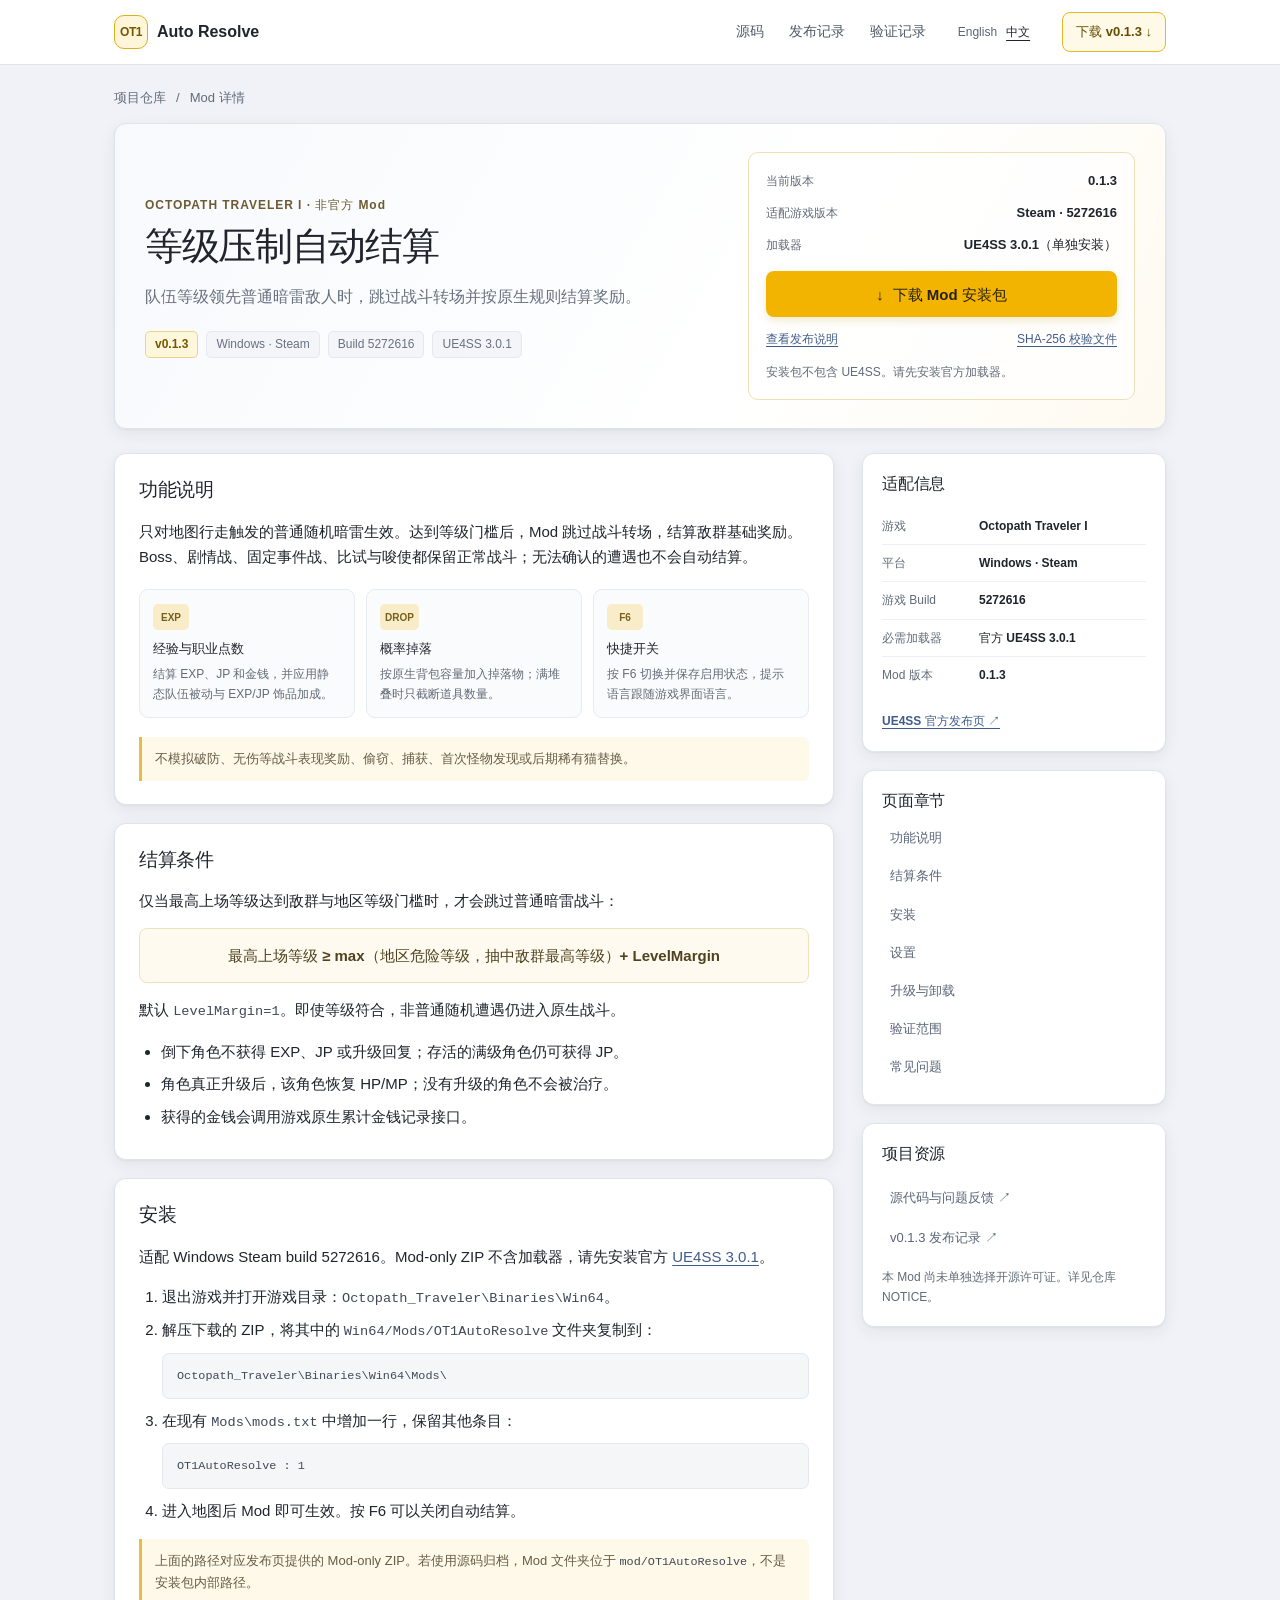
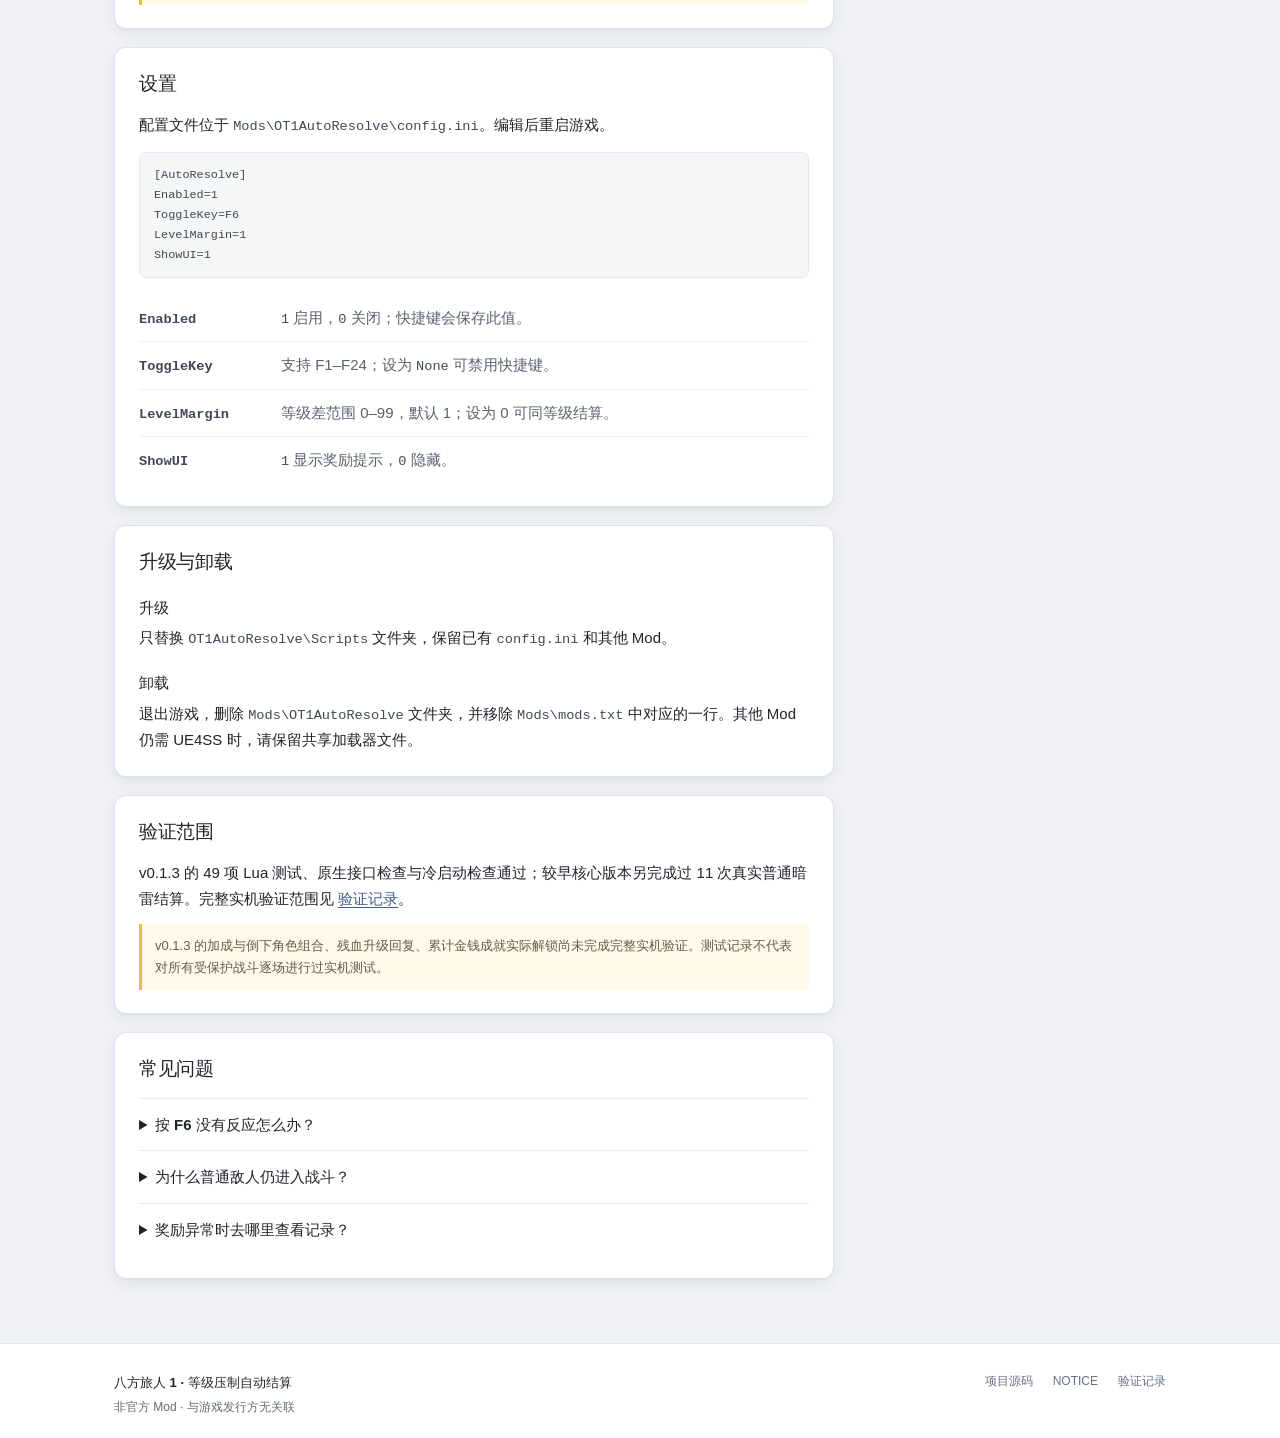
==== docs/site/zh.html @ 3fed210e "Add English default to bilingual Pages site" ====
<!doctype html>
<html lang="zh-CN">
  <head>
    <meta charset="utf-8">
    <meta name="viewport" content="width=device-width, initial-scale=1">
    <meta name="theme-color" content="#f1f3f8">
    <meta name="description" content="八方旅人 1 等级压制自动结算 Mod：适配版本、功能范围、安装、设置与验证说明。">
    <link rel="canonical" href="https://othinusg.github.io/octopath-traveler-1_autoresolve/zh.html">
    <link rel="alternate" hreflang="en" href="https://othinusg.github.io/octopath-traveler-1_autoresolve/">
    <link rel="alternate" hreflang="zh-CN" href="https://othinusg.github.io/octopath-traveler-1_autoresolve/zh.html">
    <link rel="alternate" hreflang="x-default" href="https://othinusg.github.io/octopath-traveler-1_autoresolve/">
    <meta property="og:title" content="八方旅人 1 · 等级压制自动结算">
    <meta property="og:description" content="了解 OT1 Auto Resolve v0.1.3 的适配条件、安装步骤与功能范围。">
    <meta property="og:url" content="https://othinusg.github.io/octopath-traveler-1_autoresolve/zh.html">
    <link rel="icon" href="assets/favicon.svg" type="image/svg+xml">
    <link rel="stylesheet" href="assets/site.css">
    <title>八方旅人 1 · 等级压制自动结算</title>
  </head>
  <body>
    <header class="site-header">
      <div class="header-inner">
        <a class="brand" href="#top" aria-label="OT1 Auto Resolve 首页">
          <span class="brand-mark" aria-hidden="true">OT1</span>
          <span>Auto Resolve</span>
        </a>
        <nav class="header-links" aria-label="项目链接">
          <a href="https://github.com/OthinusG/octopath-traveler-1_autoresolve">源码</a>
          <a href="https://github.com/OthinusG/octopath-traveler-1_autoresolve/releases/tag/v0.1.3">发布记录</a>
          <a href="https://github.com/OthinusG/octopath-traveler-1_autoresolve/blob/main/docs/VALIDATION.md">验证记录</a>
        </nav>
        <nav class="language-switch" aria-label="语言">
          <a href="./" lang="en">English</a>
          <a href="zh.html" lang="zh-CN" aria-current="page">中文</a>
        </nav>
        <a class="header-download" href="https://github.com/OthinusG/octopath-traveler-1_autoresolve/releases/download/v0.1.3/OT1AutoResolve-0.1.3-mod-only.zip">下载 v0.1.3 <span aria-hidden="true">↓</span></a>
      </div>
    </header>

    <main id="top" class="page-shell">
      <nav class="breadcrumb" aria-label="面包屑">
        <a href="https://github.com/OthinusG/octopath-traveler-1_autoresolve">项目仓库</a>
        <span aria-hidden="true">/</span>
        <span>Mod 详情</span>
      </nav>

      <section class="hero card" aria-labelledby="page-title">
        <div class="hero-copy">
          <p class="eyebrow">OCTOPATH TRAVELER I · 非官方 Mod</p>
          <h1 id="page-title">等级压制自动结算</h1>
          <p class="hero-summary">队伍等级领先普通暗雷敌人时，跳过战斗转场并按原生规则结算奖励。</p>
          <div class="tag-list" aria-label="版本与适配信息">
            <span class="tag tag-version">v0.1.3</span>
            <span class="tag">Windows · Steam</span>
            <span class="tag">Build 5272616</span>
            <span class="tag">UE4SS 3.0.1</span>
          </div>
        </div>
        <div class="download-panel">
          <div class="release-meta">
            <div><span>当前版本</span><strong>0.1.3</strong></div>
            <div><span>适配游戏版本</span><strong>Steam · 5272616</strong></div>
            <div><span>加载器</span><strong>UE4SS 3.0.1（单独安装）</strong></div>
          </div>
          <a class="download-button" href="https://github.com/OthinusG/octopath-traveler-1_autoresolve/releases/download/v0.1.3/OT1AutoResolve-0.1.3-mod-only.zip">
            <span aria-hidden="true">↓</span> 下载 Mod 安装包
          </a>
          <div class="download-links">
            <a href="https://github.com/OthinusG/octopath-traveler-1_autoresolve/releases/tag/v0.1.3">查看发布说明</a>
            <a href="https://github.com/OthinusG/octopath-traveler-1_autoresolve/releases/download/v0.1.3/OT1AutoResolve-0.1.3-mod-only.zip.sha256">SHA-256 校验文件</a>
          </div>
          <p class="loader-note">安装包不包含 UE4SS。请先安装官方加载器。</p>
        </div>
      </section>

      <details class="mobile-toc">
        <summary>本页目录</summary>
        <nav aria-label="本页目录">
          <a href="#overview">功能说明</a>
          <a href="#eligibility">结算条件</a>
          <a href="#install">安装</a>
          <a href="#settings">设置</a>
          <a href="#maintenance">升级与卸载</a>
          <a href="#validation">验证范围</a>
          <a href="#troubleshooting">常见问题</a>
        </nav>
      </details>

      <div class="content-grid">
        <article class="article-column">
          <section id="overview" class="content-card card">
            <h2>功能说明</h2>
            <p>只对地图行走触发的普通随机暗雷生效。达到等级门槛后，Mod 跳过战斗转场，结算敌群基础奖励。Boss、剧情战、固定事件战、比试与唆使都保留正常战斗；无法确认的遭遇也不会自动结算。</p>
            <div class="feature-grid">
              <div><span class="feature-icon" aria-hidden="true">EXP</span><strong>经验与职业点数</strong><p>结算 EXP、JP 和金钱，并应用静态队伍被动与 EXP/JP 饰品加成。</p></div>
              <div><span class="feature-icon" aria-hidden="true">DROP</span><strong>概率掉落</strong><p>按原生背包容量加入掉落物；满堆叠时只截断道具数量。</p></div>
              <div><span class="feature-icon" aria-hidden="true">F6</span><strong>快捷开关</strong><p>按 F6 切换并保存启用状态，提示语言跟随游戏界面语言。</p></div>
            </div>
            <p class="note">不模拟破防、无伤等战斗表现奖励、偷窃、捕获、首次怪物发现或后期稀有猫替换。</p>
          </section>

          <section id="eligibility" class="content-card card">
            <h2>结算条件</h2>
            <p>仅当最高上场等级达到敌群与地区等级门槛时，才会跳过普通暗雷战斗：</p>
            <div class="formula">最高上场等级 ≥ max（地区危险等级，抽中敌群最高等级）+ LevelMargin</div>
            <p>默认 <code>LevelMargin=1</code>。即使等级符合，非普通随机遭遇仍进入原生战斗。</p>
            <ul>
              <li>倒下角色不获得 EXP、JP 或升级回复；存活的满级角色仍可获得 JP。</li>
              <li>角色真正升级后，该角色恢复 HP/MP；没有升级的角色不会被治疗。</li>
              <li>获得的金钱会调用游戏原生累计金钱记录接口。</li>
            </ul>
          </section>

          <section id="install" class="content-card card">
            <h2>安装</h2>
            <p>适配 Windows Steam build 5272616。Mod-only ZIP 不含加载器，请先安装官方 <a href="https://github.com/UE4SS-RE/RE-UE4SS/releases/tag/v3.0.1">UE4SS 3.0.1</a>。</p>
            <ol class="steps">
              <li>退出游戏并打开游戏目录：<code>Octopath_Traveler\Binaries\Win64</code>。</li>
              <li>解压下载的 ZIP，将其中的 <code>Win64/Mods/OT1AutoResolve</code> 文件夹复制到：
                <pre><code>Octopath_Traveler\Binaries\Win64\Mods\</code></pre>
              </li>
              <li>在现有 <code>Mods\mods.txt</code> 中增加一行，保留其他条目：
                <pre><code>OT1AutoResolve : 1</code></pre>
              </li>
              <li>进入地图后 Mod 即可生效。按 F6 可以关闭自动结算。</li>
            </ol>
            <p class="note">上面的路径对应发布页提供的 Mod-only ZIP。若使用源码归档，Mod 文件夹位于 <code>mod/OT1AutoResolve</code>，不是安装包内部路径。</p>
          </section>

          <section id="settings" class="content-card card">
            <h2>设置</h2>
            <p>配置文件位于 <code>Mods\OT1AutoResolve\config.ini</code>。编辑后重启游戏。</p>
            <pre><code>[AutoResolve]
Enabled=1
ToggleKey=F6
LevelMargin=1
ShowUI=1</code></pre>
            <dl class="settings-list">
              <div><dt><code>Enabled</code></dt><dd><code>1</code> 启用，<code>0</code> 关闭；快捷键会保存此值。</dd></div>
              <div><dt><code>ToggleKey</code></dt><dd>支持 F1–F24；设为 <code>None</code> 可禁用快捷键。</dd></div>
              <div><dt><code>LevelMargin</code></dt><dd>等级差范围 0–99，默认 1；设为 0 可同等级结算。</dd></div>
              <div><dt><code>ShowUI</code></dt><dd><code>1</code> 显示奖励提示，<code>0</code> 隐藏。</dd></div>
            </dl>
          </section>

          <section id="maintenance" class="content-card card">
            <h2>升级与卸载</h2>
            <h3>升级</h3>
            <p>只替换 <code>OT1AutoResolve\Scripts</code> 文件夹，保留已有 <code>config.ini</code> 和其他 Mod。</p>
            <h3>卸载</h3>
            <p>退出游戏，删除 <code>Mods\OT1AutoResolve</code> 文件夹，并移除 <code>Mods\mods.txt</code> 中对应的一行。其他 Mod 仍需 UE4SS 时，请保留共享加载器文件。</p>
          </section>

          <section id="validation" class="content-card card">
            <h2>验证范围</h2>
            <p>v0.1.3 的 49 项 Lua 测试、原生接口检查与冷启动检查通过；较早核心版本另完成过 11 次真实普通暗雷结算。完整实机验证范围见 <a href="https://github.com/OthinusG/octopath-traveler-1_autoresolve/blob/main/docs/VALIDATION.md">验证记录</a>。</p>
            <p class="note">v0.1.3 的加成与倒下角色组合、残血升级回复、累计金钱成就实际解锁尚未完成完整实机验证。测试记录不代表对所有受保护战斗逐场进行过实机测试。</p>
          </section>

          <section id="troubleshooting" class="content-card card">
            <h2>常见问题</h2>
            <details class="faq-item">
              <summary>按 F6 没有反应怎么办？</summary>
              <p>检查 <code>Mods/mods.txt</code> 是否包含 <code>OT1AutoResolve : 1</code>，并确认 <code>config.ini</code> 中的 <code>ToggleKey</code> 不是 <code>None</code>。手动编辑配置后需重启游戏。</p>
            </details>
            <details class="faq-item">
              <summary>为什么普通敌人仍进入战斗？</summary>
              <p>检查队伍等级是否达到当前门槛，并确认该战斗由地图移动触发。Boss、剧情、固定事件、比试、唆使及无法确认的遭遇始终保留正常战斗。</p>
            </details>
            <details class="faq-item">
              <summary>奖励异常时去哪里查看记录？</summary>
              <p>Mod 不主动保存游戏。接口不可用时会保留正常战斗；奖励写入异常会停止后续自动结算，记录在游戏的 <code>Win64/UE4SS.log</code> 中。</p>
            </details>
          </section>
        </article>

        <aside class="sidebar" aria-label="快速信息">
          <section class="sidebar-card card">
            <h2>适配信息</h2>
            <dl class="facts-list">
              <div><dt>游戏</dt><dd>Octopath Traveler I</dd></div>
              <div><dt>平台</dt><dd>Windows · Steam</dd></div>
              <div><dt>游戏 Build</dt><dd>5272616</dd></div>
              <div><dt>必需加载器</dt><dd>官方 UE4SS 3.0.1</dd></div>
              <div><dt>Mod 版本</dt><dd>0.1.3</dd></div>
            </dl>
            <a class="text-link" href="https://github.com/UE4SS-RE/RE-UE4SS/releases/tag/v3.0.1">UE4SS 官方发布页 <span aria-hidden="true">↗</span></a>
          </section>
          <nav class="sidebar-card toc-card card" aria-label="页面章节">
            <h2>页面章节</h2>
            <a href="#overview">功能说明</a>
            <a href="#eligibility">结算条件</a>
            <a href="#install">安装</a>
            <a href="#settings">设置</a>
            <a href="#maintenance">升级与卸载</a>
            <a href="#validation">验证范围</a>
            <a href="#troubleshooting">常见问题</a>
          </nav>
          <section class="sidebar-card source-card card">
            <h2>项目资源</h2>
            <a href="https://github.com/OthinusG/octopath-traveler-1_autoresolve">源代码与问题反馈 <span aria-hidden="true">↗</span></a>
            <a href="https://github.com/OthinusG/octopath-traveler-1_autoresolve/releases/tag/v0.1.3">v0.1.3 发布记录 <span aria-hidden="true">↗</span></a>
            <p>本 Mod 尚未单独选择开源许可证。详见仓库 NOTICE。</p>
          </section>
        </aside>
      </div>
    </main>

    <footer class="site-footer">
      <div class="footer-inner">
        <p><strong>八方旅人 1 · 等级压制自动结算</strong><br><span>非官方 Mod · 与游戏发行方无关联</span></p>
        <nav aria-label="页脚链接">
          <a href="https://github.com/OthinusG/octopath-traveler-1_autoresolve">项目源码</a>
          <a href="https://github.com/OthinusG/octopath-traveler-1_autoresolve/blob/main/NOTICE.md">NOTICE</a>
          <a href="https://github.com/OthinusG/octopath-traveler-1_autoresolve/blob/main/docs/VALIDATION.md">验证记录</a>
        </nav>
      </div>
    </footer>
  </body>
</html>
---- docs/site/assets/site.css ----
:root {
  color-scheme: light;
  font-family: -apple-system, BlinkMacSystemFont, "Segoe UI", "PingFang SC", "Microsoft YaHei", sans-serif;
  color: #20242d;
  background: #f0f2f7;
  font-synthesis: none;
  text-rendering: optimizeLegibility;
  --page: #f0f2f7;
  --surface: #fff;
  --text: #20242d;
  --muted: #626b78;
  --line: #dfe3eb;
  --soft: #f5f6f9;
  --amber: #f2b400;
  --amber-dark: #d79e00;
  --blue: #5a6c88;
  --radius: 12px;
  --shadow: 0 5px 16px rgb(32 42 60 / 7%), 0 1px 2px rgb(32 42 60 / 5%);
}

* { box-sizing: border-box; }

html { scroll-behavior: smooth; scroll-padding-top: 1rem; }

body {
  min-width: 320px;
  margin: 0;
  background: var(--page);
  color: var(--text);
  font-size: 15px;
  line-height: 1.7;
}

a { color: #405d8a; text-decoration-thickness: 1px; text-underline-offset: 3px; }
a:hover { color: #263e67; }
a:focus-visible, summary:focus-visible { outline: 3px solid #7a9bd1; outline-offset: 3px; border-radius: 4px; }

.site-header { background: var(--surface); border-bottom: 1px solid var(--line); }
.header-inner { width: min(1052px, calc(100% - 40px)); min-height: 64px; margin: auto; display: flex; align-items: center; gap: 32px; }
.brand { display: inline-flex; align-items: center; gap: 9px; color: var(--text); font-size: 16px; font-weight: 750; text-decoration: none; white-space: nowrap; }
.brand-mark { display: grid; width: 34px; height: 34px; place-items: center; border: 1px solid #e2ad1b; border-radius: 10px; background: #fff6d9; color: #775800; font-size: 12px; font-weight: 800; letter-spacing: -.04em; }
.header-links { display: flex; align-items: center; gap: 25px; margin-left: auto; }
.header-links a { color: #515a69; font-size: 14px; text-decoration: none; }
.language-switch { display: flex; align-items: center; gap: 9px; white-space: nowrap; font-size: 12px; }
.language-switch a { color: #596577; text-decoration: none; }
.language-switch [aria-current="page"] { color: #20242d; font-weight: 750; text-decoration: underline; text-underline-offset: 4px; }
.header-download { padding: 8px 13px; border: 1px solid #e7b922; border-radius: 8px; background: #fff9e7; color: #664d00; font-size: 13px; font-weight: 700; text-decoration: none; white-space: nowrap; }
.header-download:hover { background: #fff2c5; color: #4c3900; }

.page-shell { width: min(1052px, calc(100% - 40px)); margin: 22px auto 64px; }
.breadcrumb { display: flex; align-items: center; gap: 10px; margin: 0 0 14px; color: #626b78; font-size: 13px; }
.breadcrumb a { color: #626b78; text-decoration: none; }
.card { border: 1px solid var(--line); border-radius: var(--radius); background: var(--surface); box-shadow: var(--shadow); }

.hero { display: grid; grid-template-columns: minmax(0, 1.25fr) minmax(310px, .85fr); gap: 34px; align-items: center; padding: 28px 30px; background: linear-gradient(120deg, #f7f9fc 0%, #fff 63%, #fffaf0 100%); }
.eyebrow { margin: 0 0 8px; color: #6c5b34; font-size: 12px; font-weight: 750; letter-spacing: .08em; }
h1 { margin: 0; font-size: clamp(28px, 3.2vw, 38px); line-height: 1.25; letter-spacing: -.035em; }
.hero-summary { max-width: 520px; margin: 13px 0 20px; color: #687180; font-size: 16px; }
.tag-list { display: flex; flex-wrap: wrap; gap: 8px; }
.tag { display: inline-flex; align-items: center; min-height: 27px; padding: 2px 9px; border: 1px solid #e5e8ee; border-radius: 5px; background: #f4f5f8; color: #687180; font-size: 12px; line-height: 1.4; }
.tag-version { border-color: #ead38b; background: #fff7dc; color: #745800; font-weight: 700; }
.download-panel { padding: 17px; border: 1px solid #eddfb6; border-radius: 10px; background: rgb(255 255 255 / 82%); }
.release-meta { display: grid; gap: 10px; margin-bottom: 15px; }
.release-meta div { display: flex; justify-content: space-between; gap: 12px; align-items: baseline; }
.release-meta span { color: var(--muted); font-size: 12px; }
.release-meta strong { text-align: right; font-size: 13px; font-weight: 650; }
.download-button { display: flex; min-height: 46px; justify-content: center; align-items: center; gap: 9px; border-radius: 8px; background: var(--amber); box-shadow: 0 4px 9px rgb(190 143 0 / 18%); color: #28220e; font-size: 15px; font-weight: 800; text-decoration: none; }
.download-button:hover { background: #ffc326; color: #1d190c; }
.download-links { display: flex; flex-wrap: wrap; justify-content: space-between; gap: 8px 16px; margin-top: 12px; }
.download-links a { font-size: 12px; }
.loader-note { margin: 12px 0 0; color: var(--muted); font-size: 12px; }

.mobile-toc { display: none; }
.content-grid { display: grid; grid-template-columns: minmax(0, 2.25fr) minmax(240px, .95fr); gap: 28px; align-items: start; margin-top: 24px; }
.article-column, .sidebar { display: grid; gap: 18px; min-width: 0; }
.content-card { min-width: 0; padding: 23px 24px; scroll-margin-top: 16px; }
h2 { margin: 0 0 15px; font-size: 19px; line-height: 1.4; letter-spacing: -.015em; }
h3 { margin: 19px 0 5px; font-size: 15px; }
p { margin: 0 0 13px; }
p:last-child { margin-bottom: 0; }
.content-card > :last-child { margin-bottom: 0; }
.feature-grid { display: grid; grid-template-columns: repeat(3, minmax(0, 1fr)); gap: 11px; margin: 19px 0; }
.feature-grid > div { min-width: 0; padding: 13px; border: 1px solid #e7eaf0; border-radius: 9px; background: #fafbfc; }
.feature-icon { display: inline-grid; min-width: 36px; height: 26px; place-items: center; margin-bottom: 8px; padding: 0 5px; border-radius: 5px; background: #f8edc8; color: #76601e; font-size: 10px; font-weight: 800; }
.feature-grid strong { display: block; font-size: 13px; }
.feature-grid p { margin: 5px 0 0; color: var(--muted); font-size: 12px; line-height: 1.6; }
.note { padding: 11px 13px; border-left: 3px solid #e9bd43; border-radius: 0 6px 6px 0; background: #fff9e9; color: #665d45; font-size: 13px; }
.formula { margin: 14px 0; padding: 14px; overflow-wrap: anywhere; border: 1px solid #eee2bd; border-radius: 8px; background: #fffaf0; color: #4f421e; font-weight: 750; text-align: center; }
ul, ol { padding-left: 22px; }
li { margin: 7px 0; }
code, pre { font-family: ui-monospace, SFMono-Regular, Menlo, Consolas, monospace; }
code { overflow-wrap: anywhere; color: #404958; font-size: .91em; }
pre { max-width: 100%; margin: 9px 0; padding: 12px 14px; overflow-x: auto; border: 1px solid #e5e8ee; border-radius: 7px; background: #f5f6f8; color: #323945; font-size: 13px; line-height: 1.55; tab-size: 4; }
pre code { overflow-wrap: normal; white-space: pre; }
.steps { padding-left: 23px; }
.settings-list { margin: 17px 0 0; }
.settings-list > div { display: grid; grid-template-columns: 130px minmax(0, 1fr); gap: 12px; padding: 10px 0; border-bottom: 1px solid #edf0f4; }
.settings-list > div:last-child { border: 0; }
.settings-list dt { font-weight: 700; }
.settings-list dd { margin: 0; color: #596271; }
.faq-item { border-top: 1px solid #e9ecf1; }
.faq-item summary { padding: 13px 0; cursor: pointer; font-weight: 650; }
.faq-item p { padding: 0 0 13px; color: #596271; }

.sidebar { position: sticky; top: 16px; }
.sidebar-card { padding: 19px; }
.sidebar-card h2 { margin-bottom: 12px; font-size: 16px; }
.facts-list { margin: 0 0 13px; }
.facts-list div { display: grid; grid-template-columns: 90px minmax(0, 1fr); gap: 7px; padding: 8px 0; border-bottom: 1px solid #edf0f4; }
.facts-list div:last-child { border: 0; }
.facts-list dt { color: var(--muted); font-size: 12px; }
.facts-list dd { margin: 0; font-size: 12px; font-weight: 650; overflow-wrap: anywhere; }
.text-link { font-size: 12px; font-weight: 650; }
.toc-card { display: grid; gap: 2px; }
.toc-card h2 { margin-bottom: 6px; }
.toc-card a, .source-card > a { padding: 7px 8px; border-radius: 5px; color: #596577; font-size: 13px; text-decoration: none; }
.toc-card a:hover, .source-card > a:hover { background: #f4f5f8; color: #293e62; }
.source-card { display: grid; gap: 3px; }
.source-card p { margin: 8px 0 0; color: var(--muted); font-size: 12px; }
.site-footer { border-top: 1px solid #e2e6ed; background: #fff; }
.footer-inner { display: flex; width: min(1052px, calc(100% - 40px)); justify-content: space-between; gap: 24px; margin: auto; padding: 27px 0; }
.footer-inner p { margin: 0; font-size: 13px; line-height: 1.8; }
.footer-inner p span { color: var(--muted); font-size: 12px; }
.footer-inner nav { display: flex; flex-wrap: wrap; align-content: start; gap: 12px 20px; }
.footer-inner nav a { color: #657083; font-size: 12px; text-decoration: none; }

@media (max-width: 760px) {
  body { font-size: 14px; }
  .header-inner { width: min(100% - 28px, 600px); min-height: 58px; gap: 12px; }
  .brand { gap: 7px; font-size: 14px; }
  .brand-mark { width: 31px; height: 31px; }
  .header-links { display: none; }
  .language-switch { margin-left: auto; gap: 8px; }
  .header-download { margin-left: 0; padding: 7px 9px; font-size: 12px; }
  .page-shell { width: min(100% - 28px, 600px); margin: 16px auto 40px; }
  .breadcrumb { margin-bottom: 11px; }
  .hero { grid-template-columns: minmax(0, 1fr); gap: 19px; padding: 20px; }
  h1 { font-size: clamp(27px, 8vw, 34px); }
  .hero-summary { margin: 10px 0 15px; font-size: 14px; }
  .download-panel { padding: 14px; }
  .content-grid { grid-template-columns: minmax(0, 1fr); gap: 15px; margin-top: 15px; }
  .article-column { gap: 13px; }
  .content-card { padding: 18px 17px; scroll-margin-top: 12px; }
  .feature-grid { grid-template-columns: minmax(0, 1fr); gap: 8px; }
  .feature-grid > div { display: grid; grid-template-columns: 42px minmax(0, 1fr); gap: 0 9px; align-items: center; padding: 10px; }
  .feature-icon { grid-row: span 2; margin: 0; }
  .feature-grid p { margin-top: 1px; }
  .sidebar { position: static; }
  .toc-card { display: none; }
  .mobile-toc { display: block; margin-top: 13px; padding: 0 14px; border: 1px solid var(--line); border-radius: 9px; background: var(--surface); }
  .mobile-toc summary { padding: 10px 0; cursor: pointer; color: #49566b; font-size: 13px; font-weight: 700; }
  .mobile-toc nav { display: grid; grid-template-columns: repeat(2, minmax(0, 1fr)); gap: 3px 10px; padding: 0 0 10px; }
  .mobile-toc nav a { padding: 5px 2px; font-size: 12px; text-decoration: none; }
  .settings-list > div { grid-template-columns: 100px minmax(0, 1fr); gap: 8px; }
  .footer-inner { width: min(100% - 28px, 600px); flex-direction: column; gap: 12px; padding: 21px 0; }
}

@media (max-width: 360px) {
  .header-inner { width: calc(100% - 20px); flex-wrap: wrap; column-gap: 8px; row-gap: 5px; padding: 7px 0; }
  .brand { font-size: 13px; }
  .header-download { margin-left: auto; padding: 6px 7px; font-size: 11px; }
  .page-shell { width: calc(100% - 20px); }
  .hero { padding: 16px; }
  .content-card { padding: 16px 14px; }
  .settings-list > div { grid-template-columns: minmax(0, 1fr); gap: 2px; }
  .footer-inner { width: calc(100% - 20px); }
}

@media (prefers-reduced-motion: reduce) {
  html { scroll-behavior: auto; }
  *, *::before, *::after { animation-duration: .01ms !important; animation-iteration-count: 1 !important; transition-duration: .01ms !important; }
}
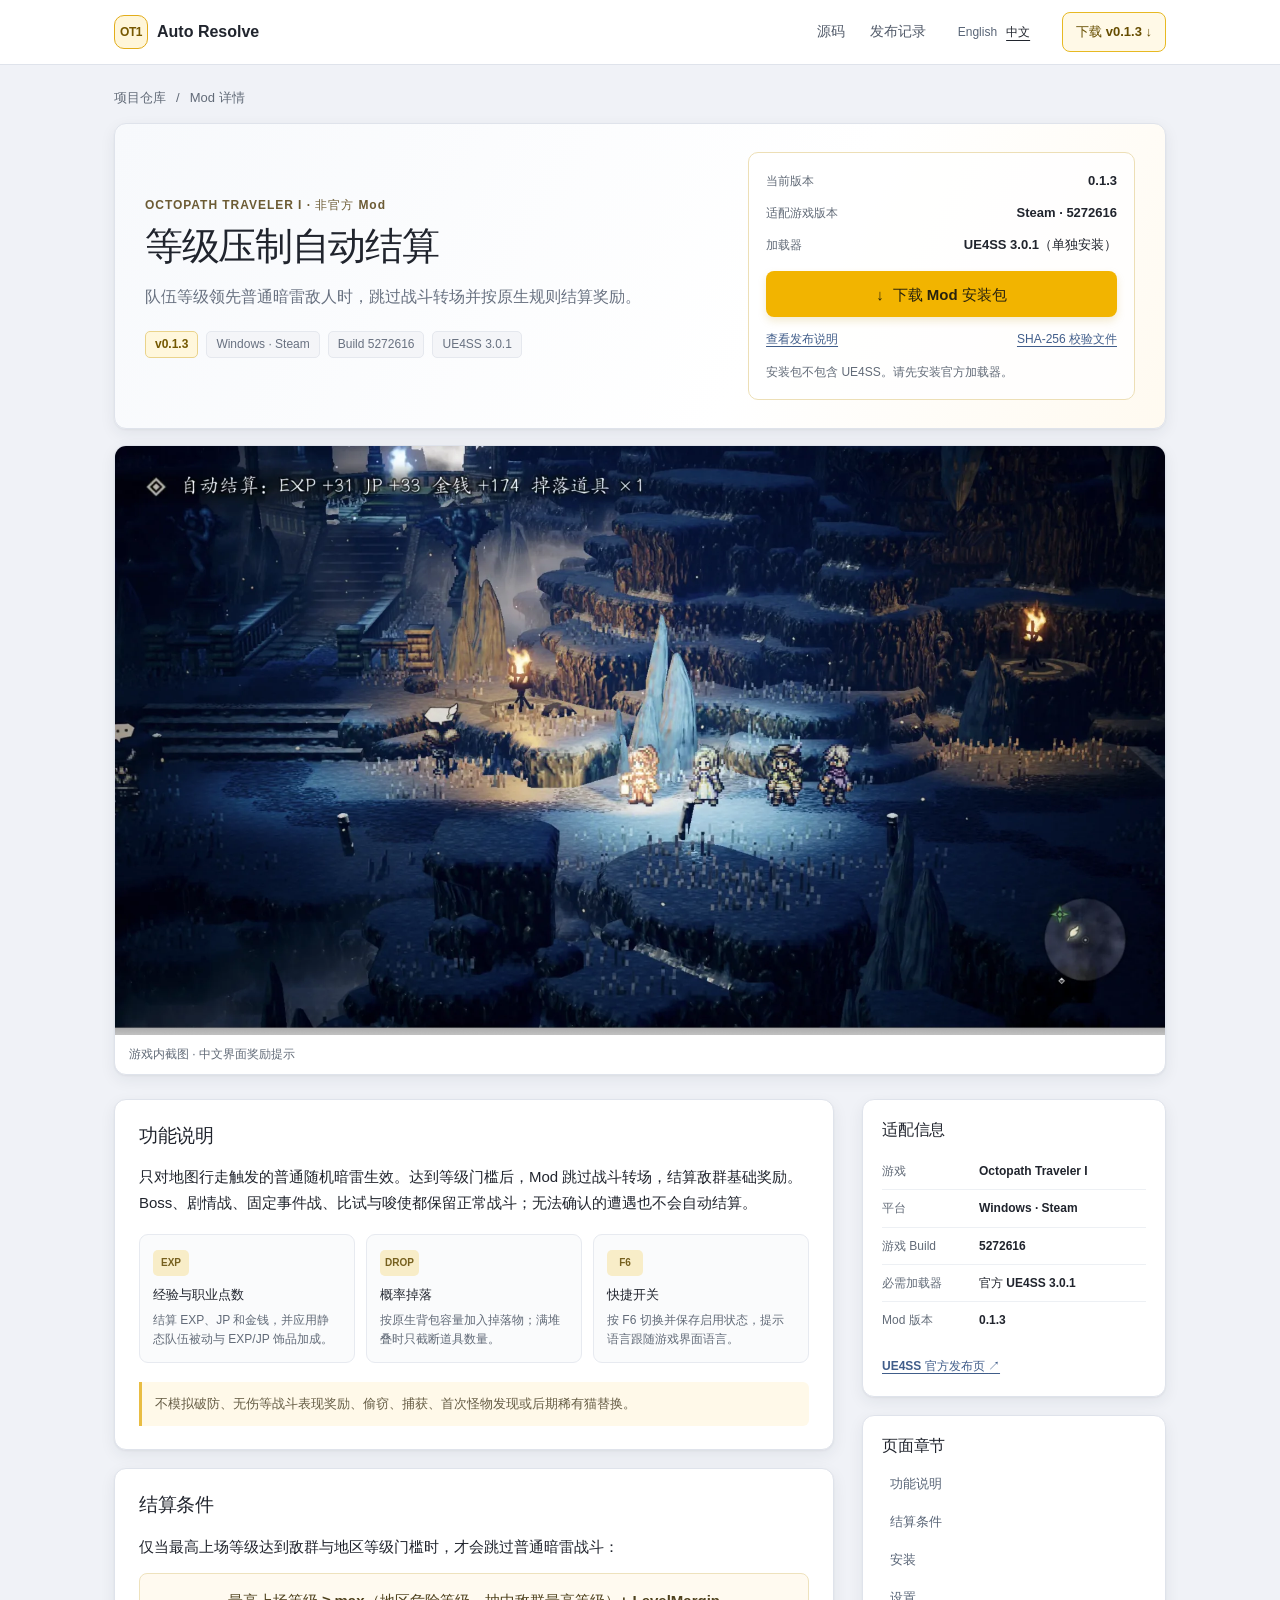
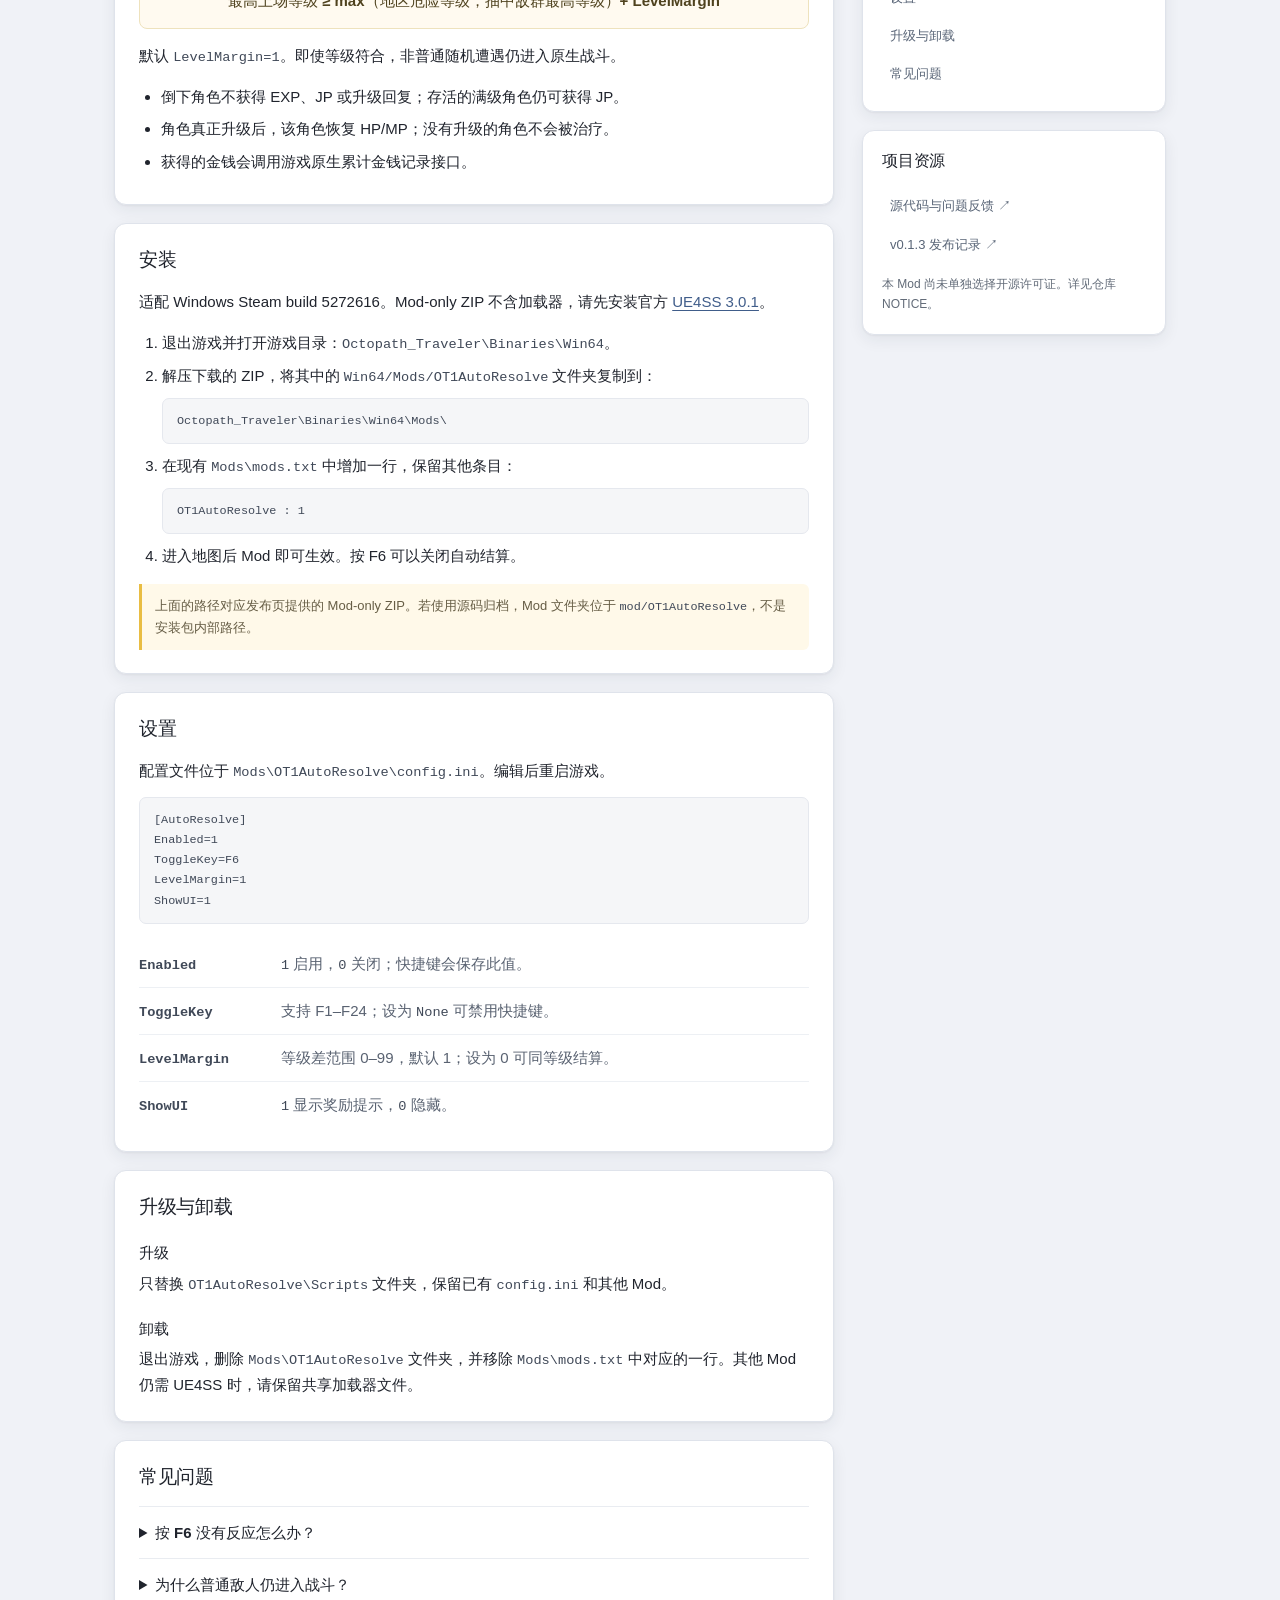
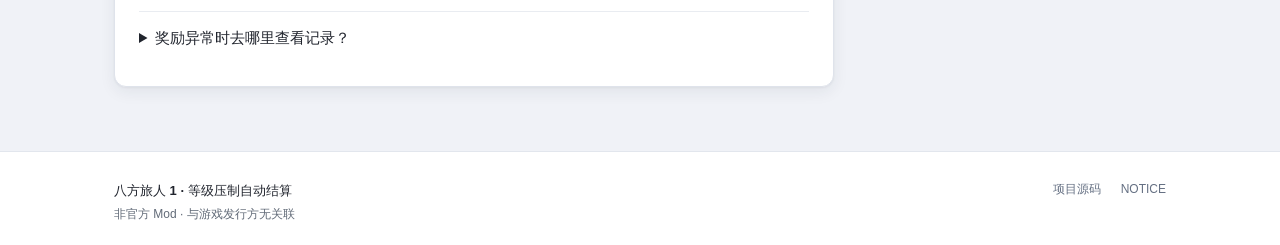
==== commit bce551bd: "Add localized gameplay screenshots to Pages" ====
--- a/docs/site/zh.html
+++ b/docs/site/zh.html
@@ -4,7 +4,7 @@
     <meta charset="utf-8">
     <meta name="viewport" content="width=device-width, initial-scale=1">
     <meta name="theme-color" content="#f1f3f8">
-    <meta name="description" content="八方旅人 1 等级压制自动结算 Mod：适配版本、功能范围、安装、设置与验证说明。">
+    <meta name="description" content="八方旅人 1 等级压制自动结算 Mod：适配版本、功能说明、安装与设置。">
     <link rel="canonical" href="https://othinusg.github.io/octopath-traveler-1_autoresolve/zh.html">
     <link rel="alternate" hreflang="en" href="https://othinusg.github.io/octopath-traveler-1_autoresolve/">
     <link rel="alternate" hreflang="zh-CN" href="https://othinusg.github.io/octopath-traveler-1_autoresolve/zh.html">
@@ -26,7 +26,6 @@
         <nav class="header-links" aria-label="项目链接">
           <a href="https://github.com/OthinusG/octopath-traveler-1_autoresolve">源码</a>
           <a href="https://github.com/OthinusG/octopath-traveler-1_autoresolve/releases/tag/v0.1.3">发布记录</a>
-          <a href="https://github.com/OthinusG/octopath-traveler-1_autoresolve/blob/main/docs/VALIDATION.md">验证记录</a>
         </nav>
         <nav class="language-switch" aria-label="语言">
           <a href="./" lang="en">English</a>
@@ -72,6 +71,11 @@
         </div>
       </section>
 
+      <figure class="gameplay-preview card">
+        <img src="assets/gameplay-zh.webp" width="1920" height="1077" alt="《八方旅人 1》游戏画面，显示自动结算奖励提示：EXP +31、JP +33、金钱 +174、掉落道具 ×1。" loading="lazy" decoding="async">
+        <figcaption>游戏内截图 · 中文界面奖励提示</figcaption>
+      </figure>
+
       <details class="mobile-toc">
         <summary>本页目录</summary>
         <nav aria-label="本页目录">
@@ -80,7 +84,6 @@
           <a href="#install">安装</a>
           <a href="#settings">设置</a>
           <a href="#maintenance">升级与卸载</a>
-          <a href="#validation">验证范围</a>
           <a href="#troubleshooting">常见问题</a>
         </nav>
       </details>
@@ -150,12 +153,6 @@
             <p>退出游戏，删除 <code>Mods\OT1AutoResolve</code> 文件夹，并移除 <code>Mods\mods.txt</code> 中对应的一行。其他 Mod 仍需 UE4SS 时，请保留共享加载器文件。</p>
           </section>
 
-          <section id="validation" class="content-card card">
-            <h2>验证范围</h2>
-            <p>v0.1.3 的 49 项 Lua 测试、原生接口检查与冷启动检查通过；较早核心版本另完成过 11 次真实普通暗雷结算。完整实机验证范围见 <a href="https://github.com/OthinusG/octopath-traveler-1_autoresolve/blob/main/docs/VALIDATION.md">验证记录</a>。</p>
-            <p class="note">v0.1.3 的加成与倒下角色组合、残血升级回复、累计金钱成就实际解锁尚未完成完整实机验证。测试记录不代表对所有受保护战斗逐场进行过实机测试。</p>
-          </section>
-
           <section id="troubleshooting" class="content-card card">
             <h2>常见问题</h2>
             <details class="faq-item">
@@ -192,7 +189,6 @@
             <a href="#install">安装</a>
             <a href="#settings">设置</a>
             <a href="#maintenance">升级与卸载</a>
-            <a href="#validation">验证范围</a>
             <a href="#troubleshooting">常见问题</a>
           </nav>
           <section class="sidebar-card source-card card">
@@ -211,7 +207,6 @@
         <nav aria-label="页脚链接">
           <a href="https://github.com/OthinusG/octopath-traveler-1_autoresolve">项目源码</a>
           <a href="https://github.com/OthinusG/octopath-traveler-1_autoresolve/blob/main/NOTICE.md">NOTICE</a>
-          <a href="https://github.com/OthinusG/octopath-traveler-1_autoresolve/blob/main/docs/VALIDATION.md">验证记录</a>
         </nav>
       </div>
     </footer>
--- a/docs/site/assets/site.css
+++ b/docs/site/assets/site.css
@@ -69,6 +69,9 @@
 .download-links { display: flex; flex-wrap: wrap; justify-content: space-between; gap: 8px 16px; margin-top: 12px; }
 .download-links a { font-size: 12px; }
 .loader-note { margin: 12px 0 0; color: var(--muted); font-size: 12px; }
+.gameplay-preview { margin: 16px 0 0; overflow: hidden; }
+.gameplay-preview img { display: block; width: 100%; height: auto; }
+.gameplay-preview figcaption { padding: 9px 14px; color: var(--muted); font-size: 12px; }
 
 .mobile-toc { display: none; }
 .content-grid { display: grid; grid-template-columns: minmax(0, 2.25fr) minmax(240px, .95fr); gap: 28px; align-items: start; margin-top: 24px; }
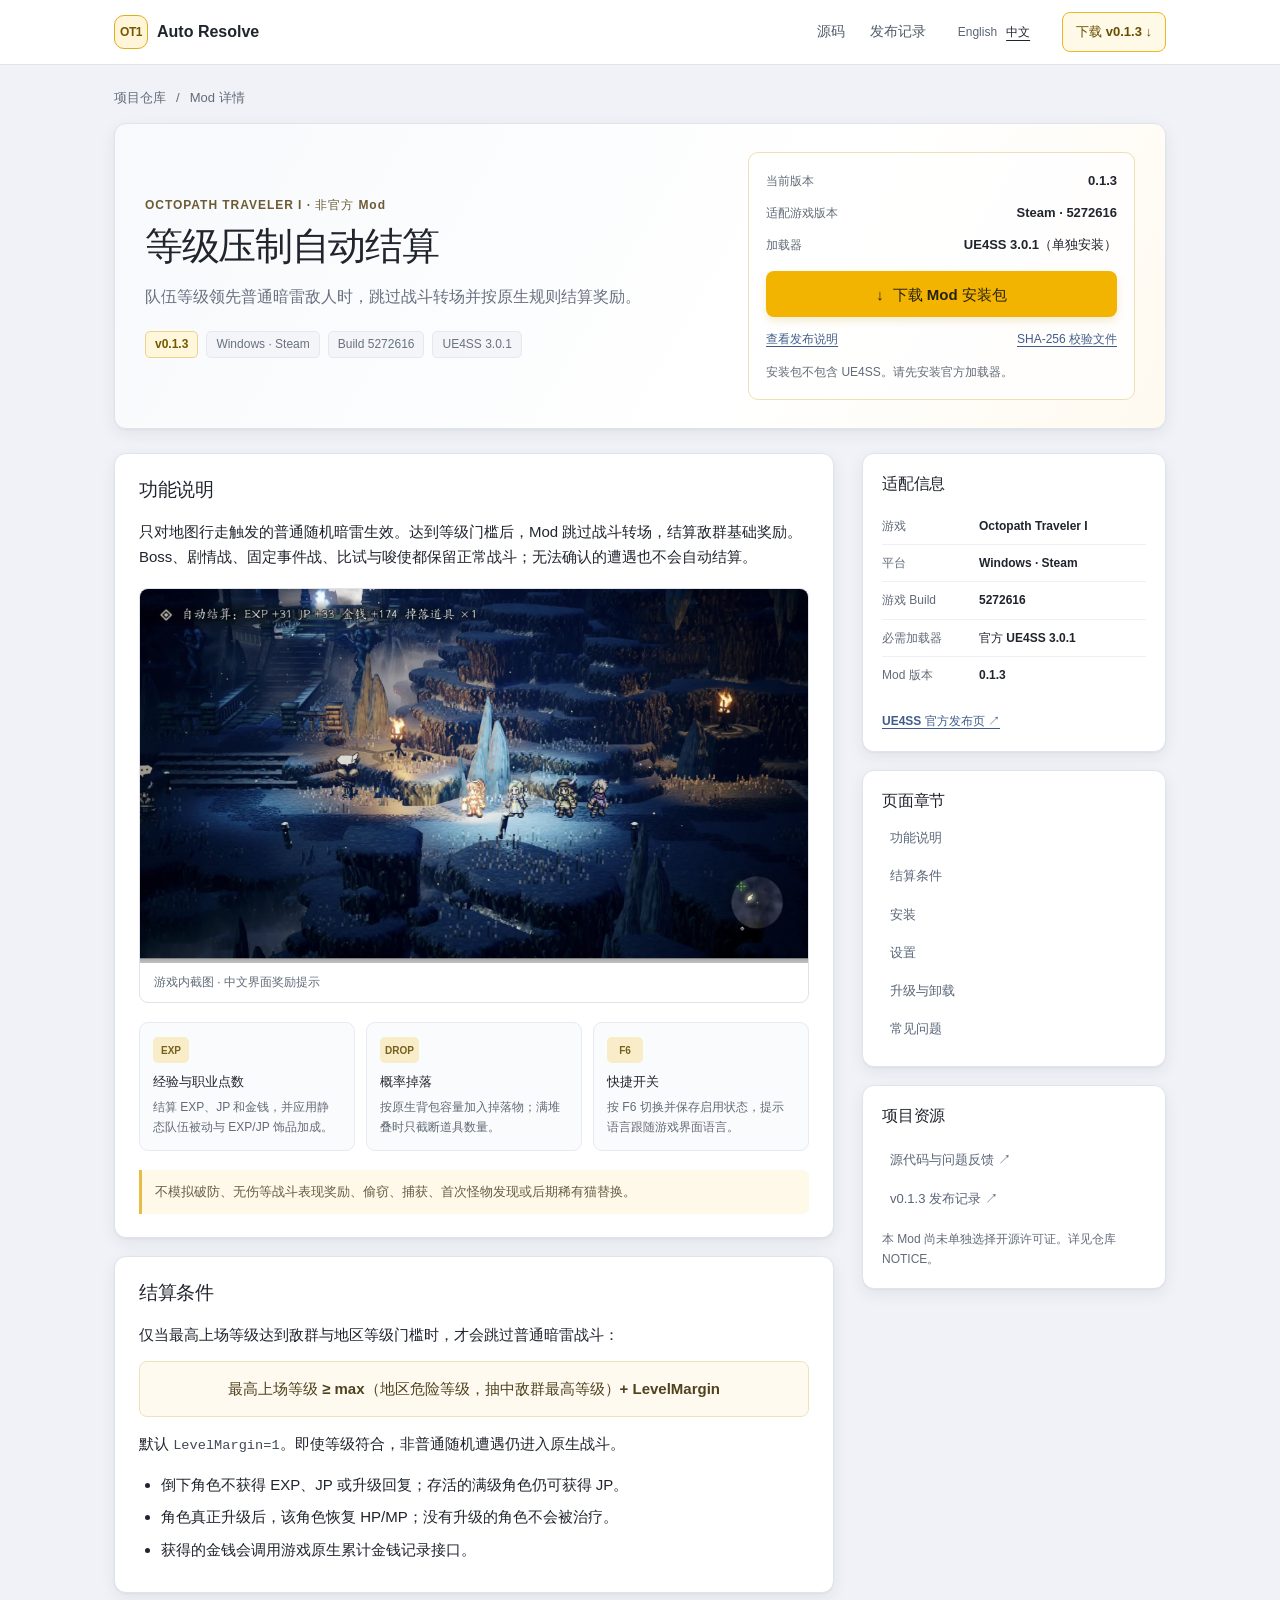
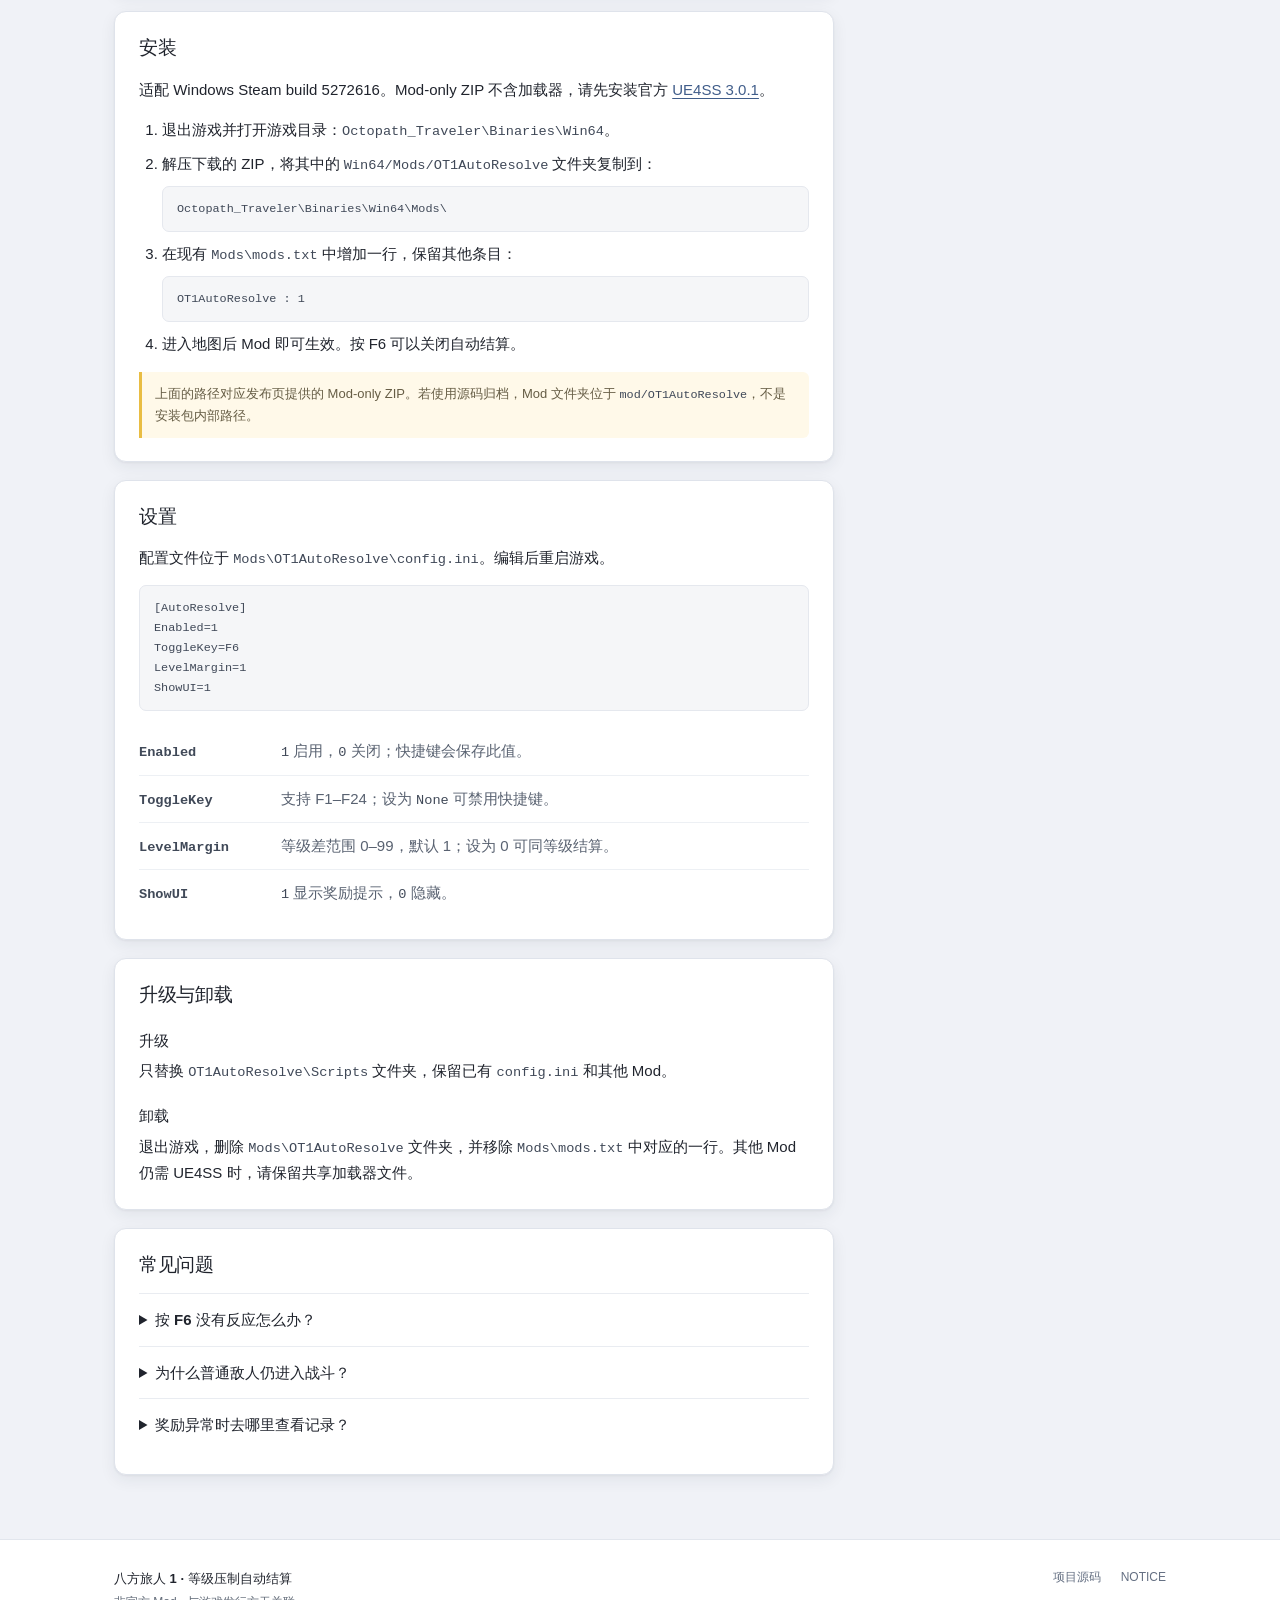
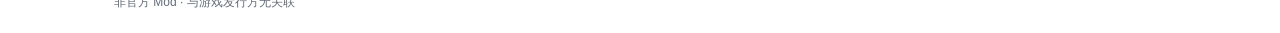
==== commit b3993e92: "Constrain gameplay screenshots to overview content cards" ====
--- a/docs/site/zh.html
+++ b/docs/site/zh.html
@@ -13,7 +13,7 @@
     <meta property="og:description" content="了解 OT1 Auto Resolve v0.1.3 的适配条件、安装步骤与功能范围。">
     <meta property="og:url" content="https://othinusg.github.io/octopath-traveler-1_autoresolve/zh.html">
     <link rel="icon" href="assets/favicon.svg" type="image/svg+xml">
-    <link rel="stylesheet" href="assets/site.css">
+    <link rel="stylesheet" href="assets/site.css?v=gameplay-layout-2">
     <title>八方旅人 1 · 等级压制自动结算</title>
   </head>
   <body>
@@ -71,10 +71,6 @@
         </div>
       </section>
 
-      <figure class="gameplay-preview card">
-        <img src="assets/gameplay-zh.webp" width="1920" height="1077" alt="《八方旅人 1》游戏画面，显示自动结算奖励提示：EXP +31、JP +33、金钱 +174、掉落道具 ×1。" loading="lazy" decoding="async">
-        <figcaption>游戏内截图 · 中文界面奖励提示</figcaption>
-      </figure>
 
       <details class="mobile-toc">
         <summary>本页目录</summary>
@@ -93,6 +89,10 @@
           <section id="overview" class="content-card card">
             <h2>功能说明</h2>
             <p>只对地图行走触发的普通随机暗雷生效。达到等级门槛后，Mod 跳过战斗转场，结算敌群基础奖励。Boss、剧情战、固定事件战、比试与唆使都保留正常战斗；无法确认的遭遇也不会自动结算。</p>
+            <figure class="gameplay-preview">
+              <img src="assets/gameplay-zh.webp" width="1920" height="1077" alt="《八方旅人 1》游戏画面，显示自动结算奖励提示：EXP +31、JP +33、金钱 +174、掉落道具 ×1。" loading="lazy" decoding="async">
+              <figcaption>游戏内截图 · 中文界面奖励提示</figcaption>
+            </figure>
             <div class="feature-grid">
               <div><span class="feature-icon" aria-hidden="true">EXP</span><strong>经验与职业点数</strong><p>结算 EXP、JP 和金钱，并应用静态队伍被动与 EXP/JP 饰品加成。</p></div>
               <div><span class="feature-icon" aria-hidden="true">DROP</span><strong>概率掉落</strong><p>按原生背包容量加入掉落物；满堆叠时只截断道具数量。</p></div>
--- a/docs/site/assets/site.css
+++ b/docs/site/assets/site.css
@@ -69,8 +69,8 @@
 .download-links { display: flex; flex-wrap: wrap; justify-content: space-between; gap: 8px 16px; margin-top: 12px; }
 .download-links a { font-size: 12px; }
 .loader-note { margin: 12px 0 0; color: var(--muted); font-size: 12px; }
-.gameplay-preview { margin: 16px 0 0; overflow: hidden; }
-.gameplay-preview img { display: block; width: 100%; height: auto; }
+.gameplay-preview { min-width: 0; max-width: 100%; margin: 18px 0; overflow: hidden; border: 1px solid var(--line); border-radius: 9px; }
+.gameplay-preview img { display: block; width: 100%; max-width: 100%; height: auto; }
 .gameplay-preview figcaption { padding: 9px 14px; color: var(--muted); font-size: 12px; }
 
 .mobile-toc { display: none; }
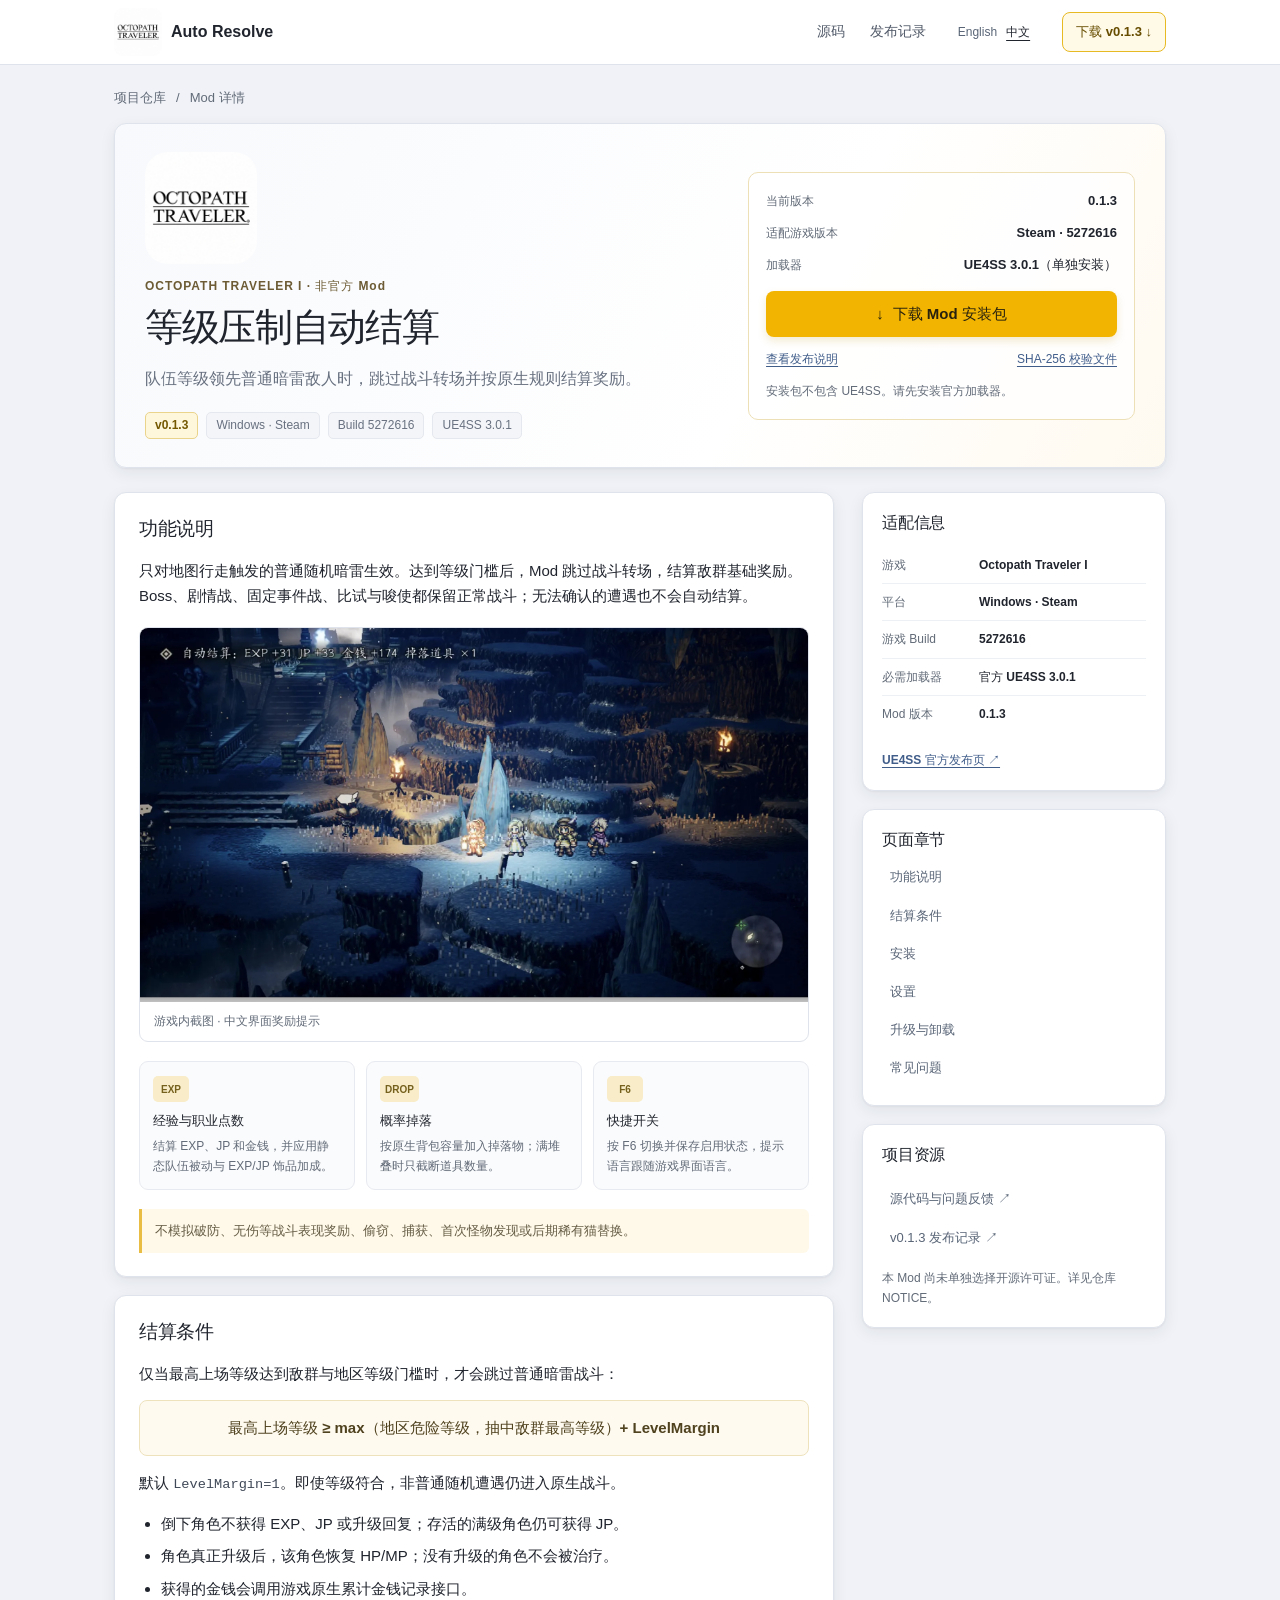
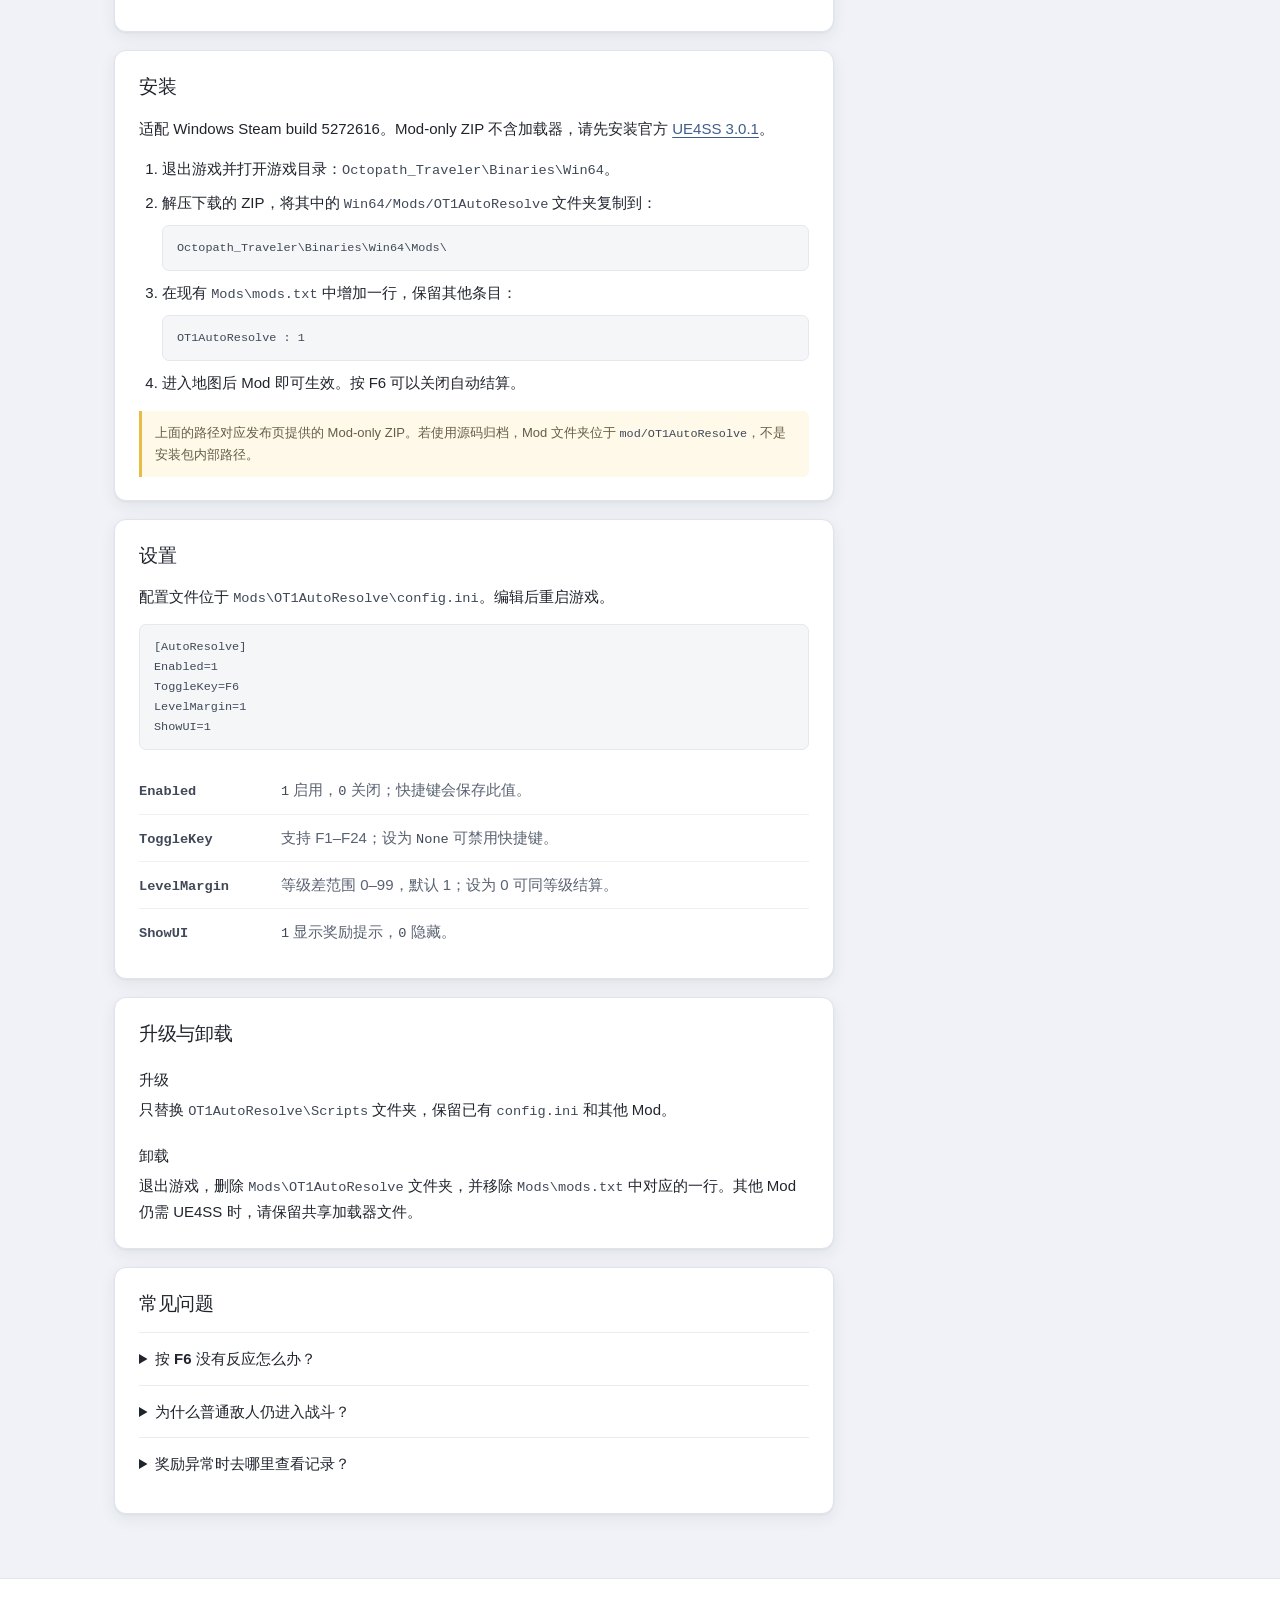
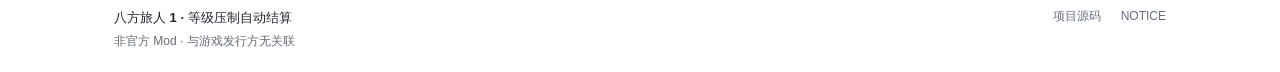
==== commit d2386b98: "Use edited Octopath wordmark for bilingual site branding" ====
--- a/docs/site/zh.html
+++ b/docs/site/zh.html
@@ -12,16 +12,16 @@
     <meta property="og:title" content="八方旅人 1 · 等级压制自动结算">
     <meta property="og:description" content="了解 OT1 Auto Resolve v0.1.3 的适配条件、安装步骤与功能范围。">
     <meta property="og:url" content="https://othinusg.github.io/octopath-traveler-1_autoresolve/zh.html">
-    <link rel="icon" href="assets/favicon.svg" type="image/svg+xml">
-    <link rel="stylesheet" href="assets/site.css?v=gameplay-layout-2">
+    <link rel="icon" href="assets/octopath-logo.png" type="image/png" sizes="256x256">
+    <link rel="stylesheet" href="assets/site.css?v=octopath-brand-1">
     <title>八方旅人 1 · 等级压制自动结算</title>
   </head>
   <body>
     <header class="site-header">
       <div class="header-inner">
         <a class="brand" href="#top" aria-label="OT1 Auto Resolve 首页">
-          <span class="brand-mark" aria-hidden="true">OT1</span>
-          <span>Auto Resolve</span>
+          <img class="brand-mark" src="assets/octopath-logo.png" width="48" height="48" alt="Octopath Traveler">
+          <span class="brand-name">Auto Resolve</span>
         </a>
         <nav class="header-links" aria-label="项目链接">
           <a href="https://github.com/OthinusG/octopath-traveler-1_autoresolve">源码</a>
@@ -44,6 +44,7 @@
 
       <section class="hero card" aria-labelledby="page-title">
         <div class="hero-copy">
+          <img class="hero-logo" src="assets/octopath-logo.png" width="112" height="112" alt="Octopath Traveler">
           <p class="eyebrow">OCTOPATH TRAVELER I · 非官方 Mod</p>
           <h1 id="page-title">等级压制自动结算</h1>
           <p class="hero-summary">队伍等级领先普通暗雷敌人时，跳过战斗转场并按原生规则结算奖励。</p>
--- a/docs/site/assets/site.css
+++ b/docs/site/assets/site.css
@@ -38,7 +38,8 @@
 .site-header { background: var(--surface); border-bottom: 1px solid var(--line); }
 .header-inner { width: min(1052px, calc(100% - 40px)); min-height: 64px; margin: auto; display: flex; align-items: center; gap: 32px; }
 .brand { display: inline-flex; align-items: center; gap: 9px; color: var(--text); font-size: 16px; font-weight: 750; text-decoration: none; white-space: nowrap; }
-.brand-mark { display: grid; width: 34px; height: 34px; place-items: center; border: 1px solid #e2ad1b; border-radius: 10px; background: #fff6d9; color: #775800; font-size: 12px; font-weight: 800; letter-spacing: -.04em; }
+.brand-mark { display: block; width: 48px; height: 48px; object-fit: contain; border-radius: 20%; }
+.hero-logo { display: block; width: 112px; max-width: 100%; height: auto; margin-bottom: 12px; border-radius: 20%; }
 .header-links { display: flex; align-items: center; gap: 25px; margin-left: auto; }
 .header-links a { color: #515a69; font-size: 14px; text-decoration: none; }
 .language-switch { display: flex; align-items: center; gap: 9px; white-space: nowrap; font-size: 12px; }
@@ -131,7 +132,8 @@
   body { font-size: 14px; }
   .header-inner { width: min(100% - 28px, 600px); min-height: 58px; gap: 12px; }
   .brand { gap: 7px; font-size: 14px; }
-  .brand-mark { width: 31px; height: 31px; }
+  .brand-mark { width: 40px; height: 40px; }
+  .brand-name { display: none; }
   .header-links { display: none; }
   .language-switch { margin-left: auto; gap: 8px; }
   .header-download { margin-left: 0; padding: 7px 9px; font-size: 12px; }
